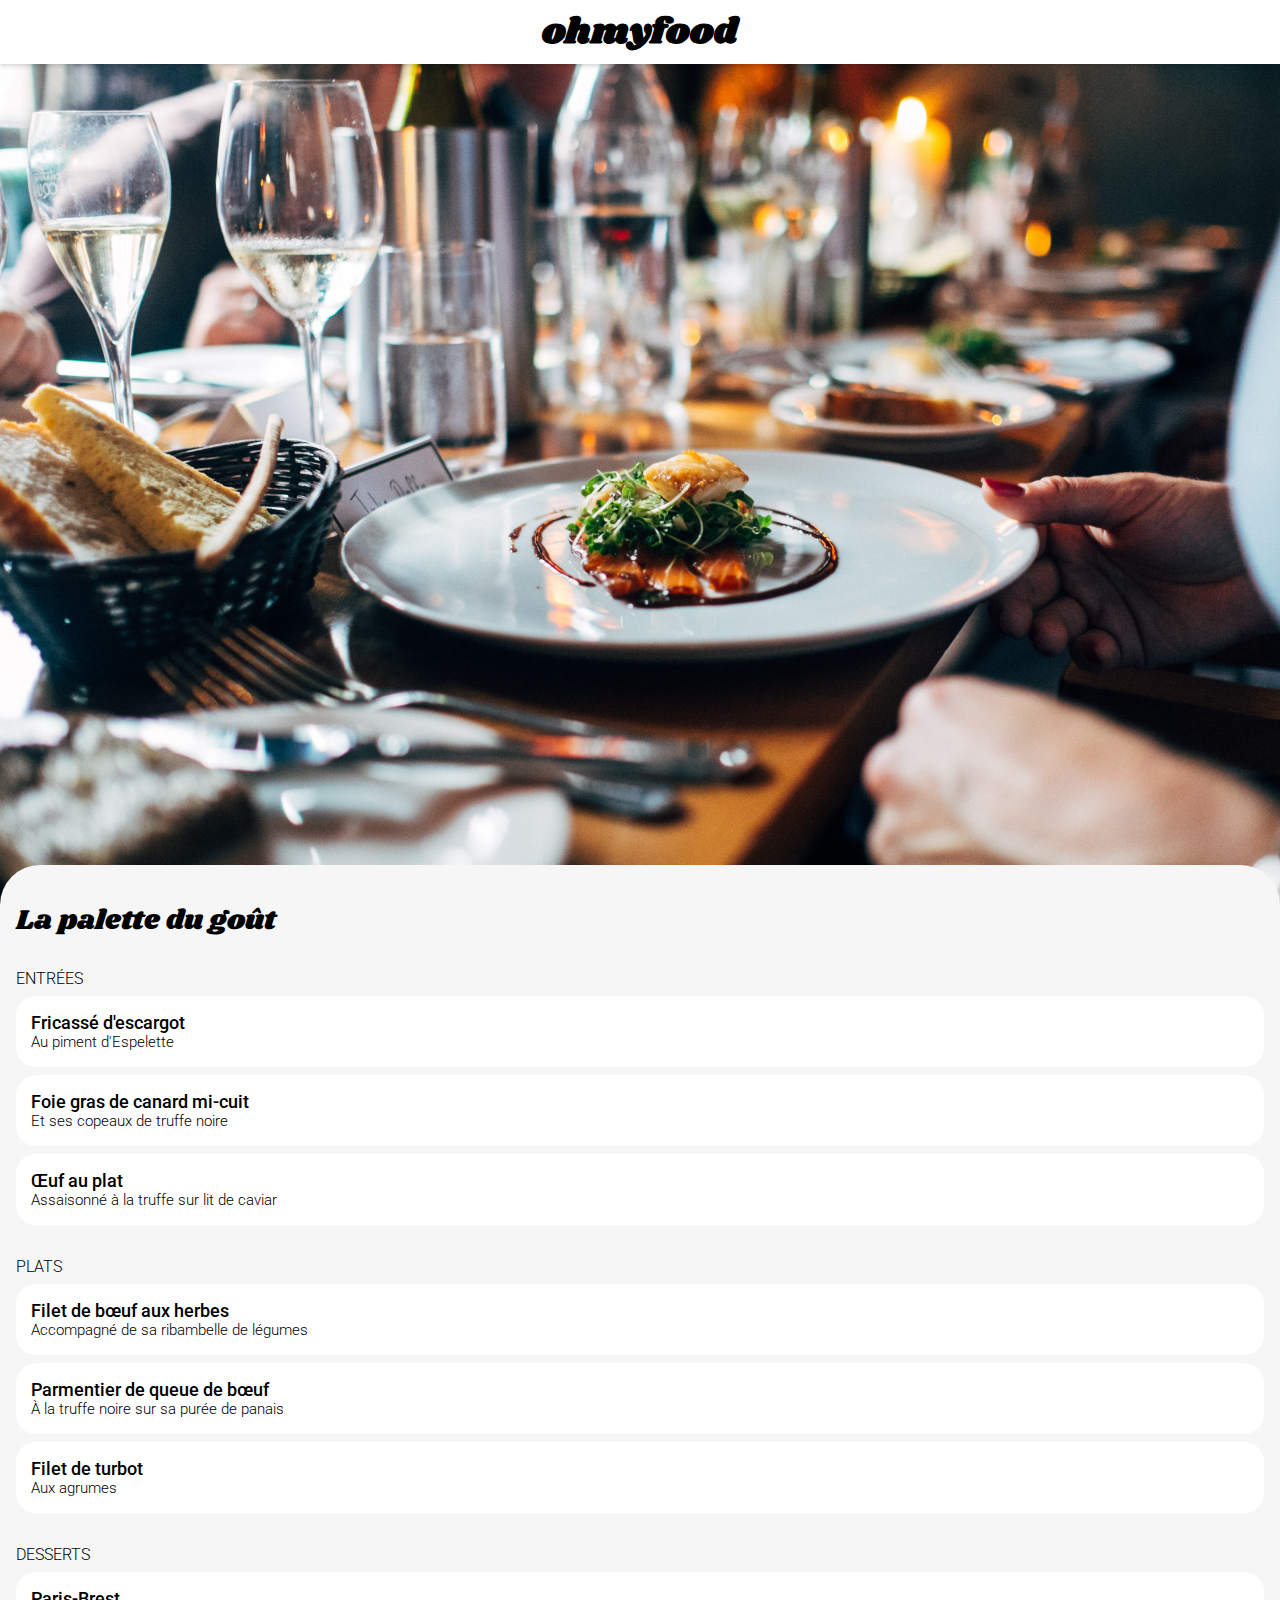
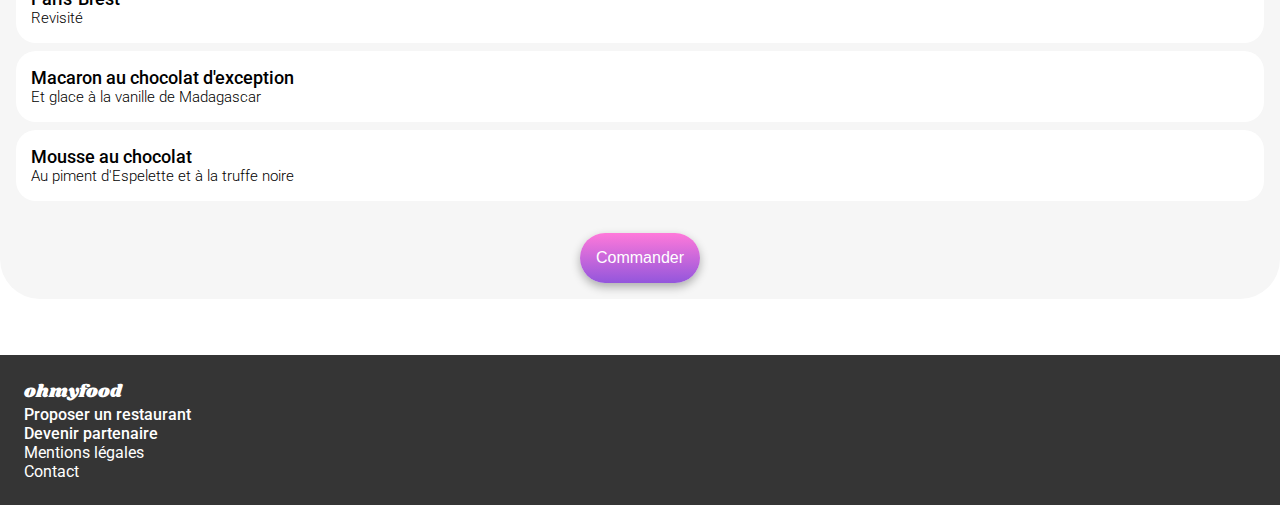
==== resto1.html @ d6f91fed "Various" ====
<!DOCTYPE html>
<html lang="en">
<head>
    <meta charset="UTF-8">
    <meta name="viewport" content="width=device-width, initial-scale=1.0">
    <title>Resto 1</title>
    <link rel="stylesheet" href="style.css">
</head>
<body>
    <header>
        <nav><h1>ohmyfood</h1></nav>
    </header>
    <main>
        <img class="hero-image" src="images/restaurants/jay-wennington-N_Y88TWmGwA-unsplash.jpg" alt="Image du restaurant La palette du goût">
        <div class="menu">
            <h1>La palette du goût</h1>
            <section class="menu-section">
                <h2>Entrées</h2>
                <div class="card"><div class="menu-card-inner"><p><b>Fricassé d'escargot</b><br>Au piment d'Espelette</p></div><div class="menu-card-check"></div></div>
                <div class="card"><div class="menu-card-inner"><p><b>Foie gras de canard mi-cuit</b><br>Et ses copeaux de truffe noire</p></div><div class="menu-card-check"></div></div>
                <div class="card"><div class="menu-card-inner"><p><b>Œuf au plat</b><br>Assaisonné à la truffe sur lit de caviar</p></div><div class="menu-card-check"></div></div>
            </section>
            <section class="menu-section">
                <h2>Plats</h2>
                <div class="card"><div class="menu-card-inner"><p><b>Filet de bœuf aux herbes</b><br>Accompagné de sa ribambelle de légumes</p></div><div class="menu-card-check"></div></div>
                <div class="card"><div class="menu-card-inner"><p><b>Parmentier de queue de bœuf</b><br>À la truffe noire sur sa purée de panais</p></div><div class="menu-card-check"></div></div>
                <div class="card"><div class="menu-card-inner"><p><b>Filet de turbot</b><br>Aux agrumes</p></div><div class="menu-card-check"></div></div>
            </section>
            <section class="menu-section">
                <h2>Desserts</h2>
                <div class="card"><div class="menu-card-inner"><p><b>Paris-Brest</b><br>Revisité</p></div><div class="menu-card-check"></div></div>
                <div class="card"><div class="menu-card-inner"><p><b>Macaron au chocolat d'exception</b><br>Et glace à la vanille de Madagascar</p></div><div class="menu-card-check"></div></div>
                <div class="card"><div class="menu-card-inner"><p><b>Mousse au chocolat</b><br>Au piment d'Espelette et à la truffe noire</p></div><div class="menu-card-check"></div></div>
            </section>
            <button>Commander</button>
        </div>
    </main>
    <footer>
        <h1>ohmyfood</h1>
        <ul>
            <li>
                <i></i>
                <b>Proposer un restaurant</b></li>
            <li>
                <i></i> 
                <b>Devenir partenaire</b>
            </li>
            <li>Mentions légales</li>
            <li>Contact</li>
        </ul>
    </footer>
</body>
</html>
---- style.css ----
@import url("https://fonts.googleapis.com/css2?family=Roboto:wght@300;400;500;600;700&family=Shrikhand&display=swap");
:root {
  --primary-purple: #9356dc;
  --secondary-pink: #FF79DA;
  --tertiary-green: #99E2D0;
  --blabla: #fff;
}

body {
  margin: 0;
  padding: 0;
  font-family: "roboto";
}

h2 {
  font-size: 24px;
  font-weight: 700;
  font-family: "roboto";
  margin: 0;
}

nav {
  width: 100%;
  height: 64px;
  display: flex;
  justify-content: center;
  align-items: center;
  flex-direction: column;
  position: relative;
  z-index: 10;
  box-shadow: 0px 2px 4px 0px rgba(0, 0, 0, 0.15);
}
nav h1 {
  font-size: 2.25em;
  font-family: "Shrikhand";
  color: black;
  text-decoration: none;
}

.hero-header {
  background: #f6f6f6;
  width: 100%;
  display: flex;
  flex-direction: column;
  justify-content: center;
  align-items: center;
  padding: 2em 0;
  padding-bottom: 3em;
}
.hero-header h2 {
  text-align: center;
  width: 80%;
}
.hero-header p {
  width: 80%;
  text-align: center;
  font-size: 16px;
  font-weight: 300;
  margin-bottom: 1.75em;
}

button {
  background: linear-gradient(0deg, var(--primary-purple) 0%, var(--secondary-pink) 100%);
  color: #fff;
  border-radius: 25px;
  border: none;
  padding: 1em;
  box-shadow: 0px 4px 10px 0px rgba(0, 0, 0, 0.3);
  transition: 0.5s;
  font-weight: 500;
  font-size: 16px;
}
button:hover {
  transform: scale(1.1);
}

.location {
  background: #EAEAEA;
  width: 100%;
  height: 50px;
  display: flex;
  justify-content: center;
  align-items: center;
  flex-direction: row;
  font-weight: 500;
  color: #353535;
  box-shadow: 0px 4px 4px 0px rgba(0, 0, 0, 0.25);
  position: relative;
  z-index: 8;
}
.location svg {
  margin-right: 0.75em;
  fill: #353535;
}

.fonctionnement, .restaurants {
  padding: 4em 1em;
  display: flex;
  flex-wrap: wrap;
}
.fonctionnement h2, .restaurants h2 {
  margin-bottom: 1em;
}

.restaurants {
  background-color: #f6f6f6;
}

.tuto-card {
  width: 100%;
  height: 72px;
  background-color: #f6f6f6;
  margin: 1em 0;
  border-radius: 20px;
  box-shadow: 0px 4px 15px 0px rgba(0, 0, 0, 0.15);
  display: flex;
  justify-content: center;
  align-items: center;
  font-family: "roboto";
  font-size: 16px;
  font-weight: 500;
}

.restaurants a {
  width: 100%;
  text-decoration: none;
  color: inherit;
}

.card {
  width: 100%;
  border-radius: 20px;
  margin: 0.5em 0;
  background-color: #fff;
}
.card img {
  -o-object-fit: cover;
     object-fit: cover;
  width: 100%;
  height: 160px;
  border-radius: 20px 20px 0px 0px;
}
.card p {
  padding: 0 0.75em;
  font-family: "roboto";
  font-weight: 300;
  font-size: 17px;
}
.card p b {
  font-weight: 700;
  font-size: 18px;
}

.restaurants .card {
  height: 250px;
}

footer {
  background-color: #353535;
  color: #fff;
  padding: 1.5em;
}
footer h1 {
  margin: 0;
  font-family: "shrikhand";
  font-size: 18px;
  font-weight: 400;
}
footer ul {
  list-style: none;
  padding: 0;
  margin: 0;
  font-size: 16px;
  font-weight: 400;
}
footer ul b {
  font-weight: 500;
}

.menu {
  padding: 1em;
  border-radius: 40px;
  background-color: #f6f6f6;
  position: relative;
  bottom: 3.5em;
}

.hero-image {
  width: 100%;
}

.menu h1 {
  font-size: 28px;
  font-weight: 400;
  font-family: "Shrikhand";
  color: black;
  text-decoration: none;
  margin-bottom: 1em;
}
.menu h2 {
  font-family: "roboto";
  font-weight: 300;
  font-size: 16px;
  text-transform: uppercase;
}
.menu .card {
  padding: 1em 0;
}
.menu .card p {
  margin: 0;
  font-family: "roboto";
  font-weight: 300;
  font-size: 15px;
  padding: 0 1em;
}
.menu .card p b {
  font-weight: 500;
  font-size: 18px;
}
.menu .card .menu-card-check {
  background-color: var(--tertiary-green);
  width: 0;
  height: 100%;
}
.menu .card:hover .menu-card-check {
  width: 200px;
}
.menu button {
  margin: 0 auto;
  display: flex;
}

.menu-section {
  margin-bottom: 2em;
}/*# sourceMappingURL=style.css.map */
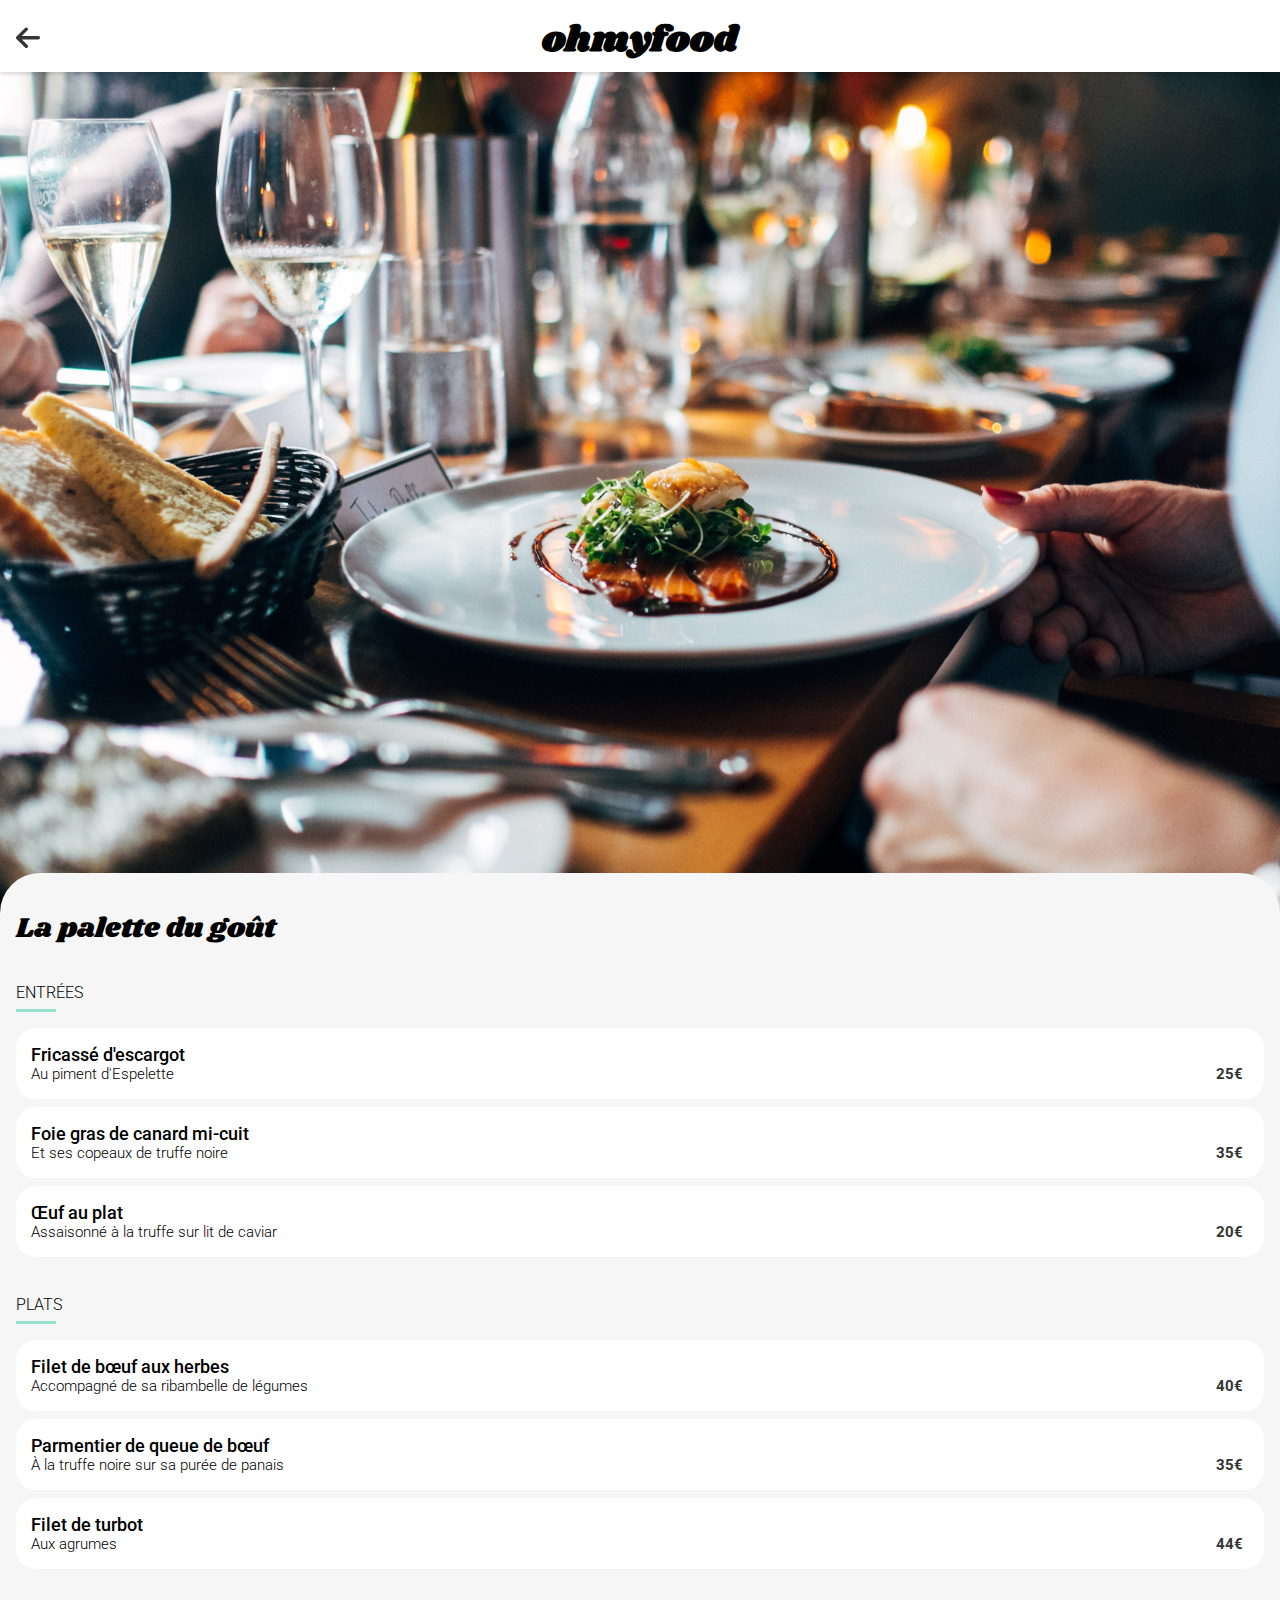
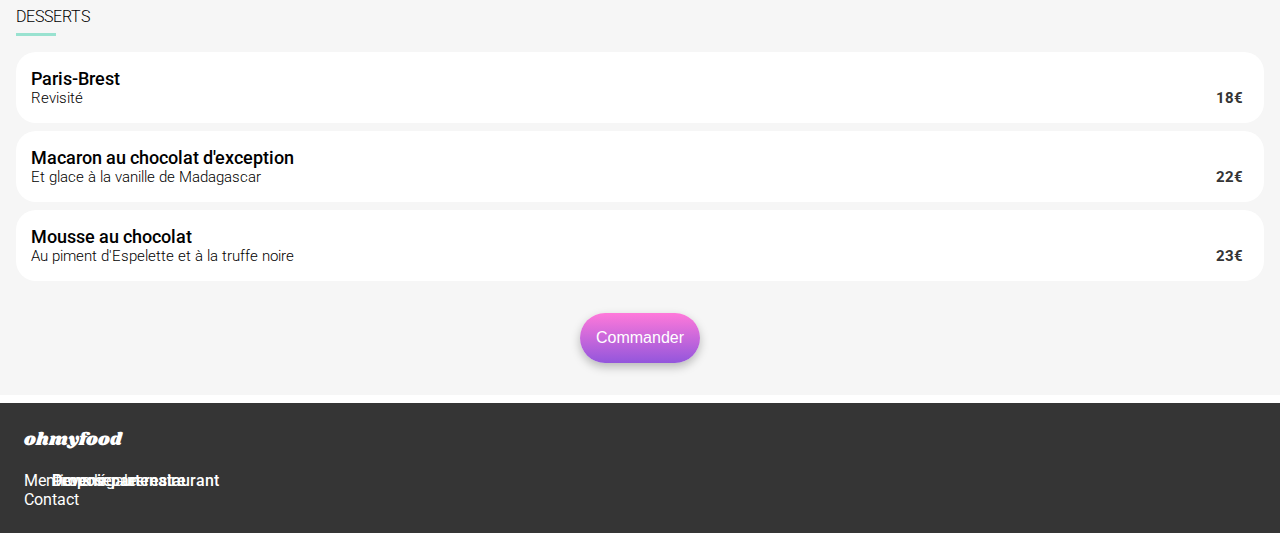
==== commit ab4b876f: "Commit animations" ====
--- a/resto1.html
+++ b/resto1.html
@@ -5,10 +5,16 @@
     <meta name="viewport" content="width=device-width, initial-scale=1.0">
     <title>Resto 1</title>
     <link rel="stylesheet" href="style.css">
+    <link rel="stylesheet" href="https://cdnjs.cloudflare.com/ajax/libs/font-awesome/6.2.1/css/all.min.css"
+        integrity="sha512-MV7K8+y+gLIBoVD59lQIYicR65iaqukzvf/nwasF0nqhPay5w/9lJmVM2hMDcnK1OnMGCdVK+iQrJ7lzPJQd1w=="
+        crossorigin="anonymous" referrerpolicy="no-referrer" />
 </head>
 <body>
     <header>
-        <nav><h1>ohmyfood</h1></nav>
+        <nav>
+            <a href="index.html"><svg xmlns="http://www.w3.org/2000/svg" viewBox="0 0 448 512"><!--!Font Awesome Free 6.5.1 by @fontawesome - https://fontawesome.com License - https://fontawesome.com/license/free Copyright 2024 Fonticons, Inc.--><path fill="#353535" d="M9.4 233.4c-12.5 12.5-12.5 32.8 0 45.3l160 160c12.5 12.5 32.8 12.5 45.3 0s12.5-32.8 0-45.3L109.2 288 416 288c17.7 0 32-14.3 32-32s-14.3-32-32-32l-306.7 0L214.6 118.6c12.5-12.5 12.5-32.8 0-45.3s-32.8-12.5-45.3 0l-160 160z"/></svg></a>
+            <h1>ohmyfood</h1>
+        </nav>
     </header>
     <main>
         <img class="hero-image" src="images/restaurants/jay-wennington-N_Y88TWmGwA-unsplash.jpg" alt="Image du restaurant La palette du goût">
@@ -16,21 +22,21 @@
             <h1>La palette du goût</h1>
             <section class="menu-section">
                 <h2>Entrées</h2>
-                <div class="card"><div class="menu-card-inner"><p><b>Fricassé d'escargot</b><br>Au piment d'Espelette</p></div><div class="menu-card-check"></div></div>
-                <div class="card"><div class="menu-card-inner"><p><b>Foie gras de canard mi-cuit</b><br>Et ses copeaux de truffe noire</p></div><div class="menu-card-check"></div></div>
-                <div class="card"><div class="menu-card-inner"><p><b>Œuf au plat</b><br>Assaisonné à la truffe sur lit de caviar</p></div><div class="menu-card-check"></div></div>
+                <div class="card" id="menu-card-entree1"><div class="menu-card-inner"><p><b>Fricassé d'escargot</b><br>Au piment d'Espelette</p></div><div class="menu-card-price">25€</div><div class="menu-card-check"><i class="fa-solid fa-circle-check"></i></div></div>
+                <div class="card" id="menu-card-entree2"><div class="menu-card-inner"><p><b>Foie gras de canard mi-cuit</b><br>Et ses copeaux de truffe noire</p></div><div class="menu-card-price">35€</div><div class="menu-card-check"><i class="fa-solid fa-circle-check"></i></div></div>
+                <div class="card" id="menu-card-entree3"><div class="menu-card-inner"><p><b>Œuf au plat</b><br>Assaisonné à la truffe sur lit de caviar</p></div><div class="menu-card-price">20€</div><div class="menu-card-check"><i class="fa-solid fa-circle-check"></i></div></div>
             </section>
             <section class="menu-section">
                 <h2>Plats</h2>
-                <div class="card"><div class="menu-card-inner"><p><b>Filet de bœuf aux herbes</b><br>Accompagné de sa ribambelle de légumes</p></div><div class="menu-card-check"></div></div>
-                <div class="card"><div class="menu-card-inner"><p><b>Parmentier de queue de bœuf</b><br>À la truffe noire sur sa purée de panais</p></div><div class="menu-card-check"></div></div>
-                <div class="card"><div class="menu-card-inner"><p><b>Filet de turbot</b><br>Aux agrumes</p></div><div class="menu-card-check"></div></div>
+                <div class="card" id="menu-card-plat1"><div class="menu-card-inner"><p><b>Filet de bœuf aux herbes</b><br>Accompagné de sa ribambelle de légumes</p></div><div class="menu-card-price">40€</div><div class="menu-card-check"><i class="fa-solid fa-circle-check"></i></div></div>
+                <div class="card" id="menu-card-plat2"><div class="menu-card-inner"><p><b>Parmentier de queue de bœuf</b><br>À la truffe noire sur sa purée de panais</p></div><div class="menu-card-price">35€</div><div class="menu-card-check"><i class="fa-solid fa-circle-check"></i></div></div>
+                <div class="card" id="menu-card-plat3"><div class="menu-card-inner"><p><b>Filet de turbot</b><br>Aux agrumes</p></div><div class="menu-card-price">44€</div><div class="menu-card-check"><i class="fa-solid fa-circle-check"></i></div></div>
             </section>
             <section class="menu-section">
                 <h2>Desserts</h2>
-                <div class="card"><div class="menu-card-inner"><p><b>Paris-Brest</b><br>Revisité</p></div><div class="menu-card-check"></div></div>
-                <div class="card"><div class="menu-card-inner"><p><b>Macaron au chocolat d'exception</b><br>Et glace à la vanille de Madagascar</p></div><div class="menu-card-check"></div></div>
-                <div class="card"><div class="menu-card-inner"><p><b>Mousse au chocolat</b><br>Au piment d'Espelette et à la truffe noire</p></div><div class="menu-card-check"></div></div>
+                <div class="card" id="menu-card-dessert1"><div class="menu-card-inner"><p><b>Paris-Brest</b><br>Revisité</p></div><div class="menu-card-price">18€</div><div class="menu-card-check"><i class="fa-solid fa-circle-check"></i></div></div>
+                <div class="card" id="menu-card-dessert2"><div class="menu-card-inner"><p><b>Macaron au chocolat d'exception</b><br>Et glace à la vanille de Madagascar</p></div><div class="menu-card-price">22€</div><div class="menu-card-check"><i class="fa-solid fa-circle-check"></i></div></div>
+                <div class="card" id="menu-card-dessert3"><div class="menu-card-inner"><p><b>Mousse au chocolat</b><br>Au piment d'Espelette et à la truffe noire</p></div><div class="menu-card-price">23€</div><div class="menu-card-check"><i class="fa-solid fa-circle-check"></i></div></div>
             </section>
             <button>Commander</button>
         </div>
@@ -39,10 +45,10 @@
         <h1>ohmyfood</h1>
         <ul>
             <li>
-                <i></i>
+                <i class="fa-solid fa-utensils"></i>
                 <b>Proposer un restaurant</b></li>
             <li>
-                <i></i> 
+                <i class="fa-solid fa-handshake-angle"></i>
                 <b>Devenir partenaire</b>
             </li>
             <li>Mentions légales</li>
--- a/style.css
+++ b/style.css
@@ -29,6 +29,7 @@
   position: relative;
   z-index: 10;
   box-shadow: 0px 2px 4px 0px rgba(0, 0, 0, 0.15);
+  padding-top: 0.5em;
 }
 nav h1 {
   font-size: 2.25em;
@@ -36,6 +37,12 @@
   color: black;
   text-decoration: none;
 }
+nav svg {
+  width: 1.5em;
+  position: absolute;
+  top: 1.5em;
+  left: 1em;
+}
 
 .hero-header {
   background: #f6f6f6;
@@ -57,6 +64,10 @@
   font-size: 16px;
   font-weight: 300;
   margin-bottom: 1.75em;
+}
+
+a {
+  text-decoration: none;
 }
 
 button {
@@ -65,13 +76,39 @@
   border-radius: 25px;
   border: none;
   padding: 1em;
-  box-shadow: 0px 4px 10px 0px rgba(0, 0, 0, 0.3);
-  transition: 0.5s;
-  font-weight: 500;
-  font-size: 16px;
+  box-shadow: 0px 4px 10px 0px rgba(0, 0, 0, 0.25);
+  transition: 0.5s;
+  font-weight: 500;
+  font-size: 16px;
+  text-decoration: none;
+  position: relative;
+  overflow: hidden;
+}
+button::after {
+  content: "";
+  position: absolute;
+  width: 250px;
+  height: 250px;
+  background-color: #fff;
+  left: 50%;
+  top: 50%;
+  transform: translate(-50%, -50%);
+  opacity: 0;
+  transition: 0.5s;
 }
 button:hover {
-  transform: scale(1.1);
+  box-shadow: 0px 4px 15px 0px rgba(0, 0, 0, 0.35);
+}
+button:hover::after {
+  content: "";
+  position: absolute;
+  width: 250px;
+  height: 250px;
+  background-color: #fff;
+  left: 50%;
+  top: 50%;
+  transform: translate(-50%, -50%);
+  opacity: 0.15;
 }
 
 .location {
@@ -88,7 +125,7 @@
   position: relative;
   z-index: 8;
 }
-.location svg {
+.location i {
   margin-right: 0.75em;
   fill: #353535;
 }
@@ -120,6 +157,16 @@
   font-size: 16px;
   font-weight: 500;
 }
+.tuto-card i {
+  position: absolute;
+  left: 64px;
+  font-size: 1.5em;
+  color: #7E7E7E;
+  transition: 0.5s;
+}
+.tuto-card:hover i {
+  color: var(--primary-purple);
+}
 
 .restaurants a {
   width: 100%;
@@ -165,6 +212,7 @@
   font-family: "shrikhand";
   font-size: 18px;
   font-weight: 400;
+  margin-bottom: 1em;
 }
 footer ul {
   list-style: none;
@@ -175,14 +223,18 @@
 }
 footer ul b {
   font-weight: 500;
+  position: absolute;
+  left: 3.25em;
 }
 
 .menu {
   padding: 1em;
-  border-radius: 40px;
+  padding-bottom: 2em;
+  border-radius: 40px 40px 0 0;
   background-color: #f6f6f6;
   position: relative;
   bottom: 3.5em;
+  margin-bottom: -3em;
 }
 
 .hero-image {
@@ -202,11 +254,25 @@
   font-weight: 300;
   font-size: 16px;
   text-transform: uppercase;
+  line-height: 2em;
+  margin-bottom: 1em;
+}
+.menu h2:after {
+  content: "";
+  height: 3px;
+  width: 40px;
+  background-color: var(--tertiary-green);
+  display: flex;
 }
 .menu .card {
+  overflow: hidden;
   padding: 1em 0;
+  position: relative;
 }
 .menu .card p {
+  overflow: hidden;
+  text-overflow: ellipsis;
+  white-space: nowrap;
   margin: 0;
   font-family: "roboto";
   font-weight: 300;
@@ -217,19 +283,113 @@
   font-weight: 500;
   font-size: 18px;
 }
+.menu .card:hover .menu-card-check {
+  transform: translateX(-60px);
+}
+.menu .card:hover .menu-card-price {
+  transform: translateX(-60px);
+}
+.menu .card:hover .menu-card-inner {
+  width: 60%;
+}
+.menu .card .menu-card-price {
+  font-weight: 700;
+  font-size: 15px;
+  color: #353535;
+  width: 40px;
+  right: 8px;
+  bottom: 16px;
+  position: absolute;
+  transition: 0.5s;
+}
+.menu .card .menu-card-inner {
+  width: 80%;
+  max-height: 44px;
+  transition: 0.5s;
+}
 .menu .card .menu-card-check {
   background-color: var(--tertiary-green);
-  width: 0;
+  width: 60px;
   height: 100%;
-}
-.menu .card:hover .menu-card-check {
-  width: 200px;
-}
-.menu button {
+  position: absolute;
+  right: -60px;
+  top: 0;
+  border-radius: 0 20px 20px 0;
+  display: flex;
+  justify-content: center;
+  align-items: center;
+  transition: 0.5s;
+}
+.menu .card .menu-card-check i {
+  color: white;
+  font-size: 20px;
+}
+
+button {
   margin: 0 auto;
   display: flex;
 }
 
 .menu-section {
   margin-bottom: 2em;
+}
+
+@keyframes slideInBottom {
+  0% {
+    transform: translateX(200%);
+    opacity: 0;
+  }
+  80% {
+    opacity: 0.3;
+  }
+  100% {
+    transform: translateX(0);
+    opacity: 1;
+  }
+}
+.menu .card {
+  animation: 0.8s ease-out 0s 1 slideInBottom;
+  animation-fill-mode: both;
+}
+
+.menu h2 {
+  animation: 0.6s ease-out 0s 1 slideInBottom;
+  animation-delay: 0s;
+  animation-fill-mode: both;
+}
+
+#menu-card-entree1 {
+  animation-delay: 0s;
+}
+
+#menu-card-entree2 {
+  animation-delay: 0.2s;
+}
+
+#menu-card-entree3 {
+  animation-delay: 0.4s;
+}
+
+#menu-card-plat1 {
+  animation-delay: 0.6s;
+}
+
+#menu-card-plat2 {
+  animation-delay: 0.8s;
+}
+
+#menu-card-plat3 {
+  animation-delay: 1s;
+}
+
+#menu-card-dessert1 {
+  animation-delay: 1.2s;
+}
+
+#menu-card-dessert2 {
+  animation-delay: 1.4s;
+}
+
+#menu-card-dessert3 {
+  animation-delay: 1.6s;
 }/*# sourceMappingURL=style.css.map */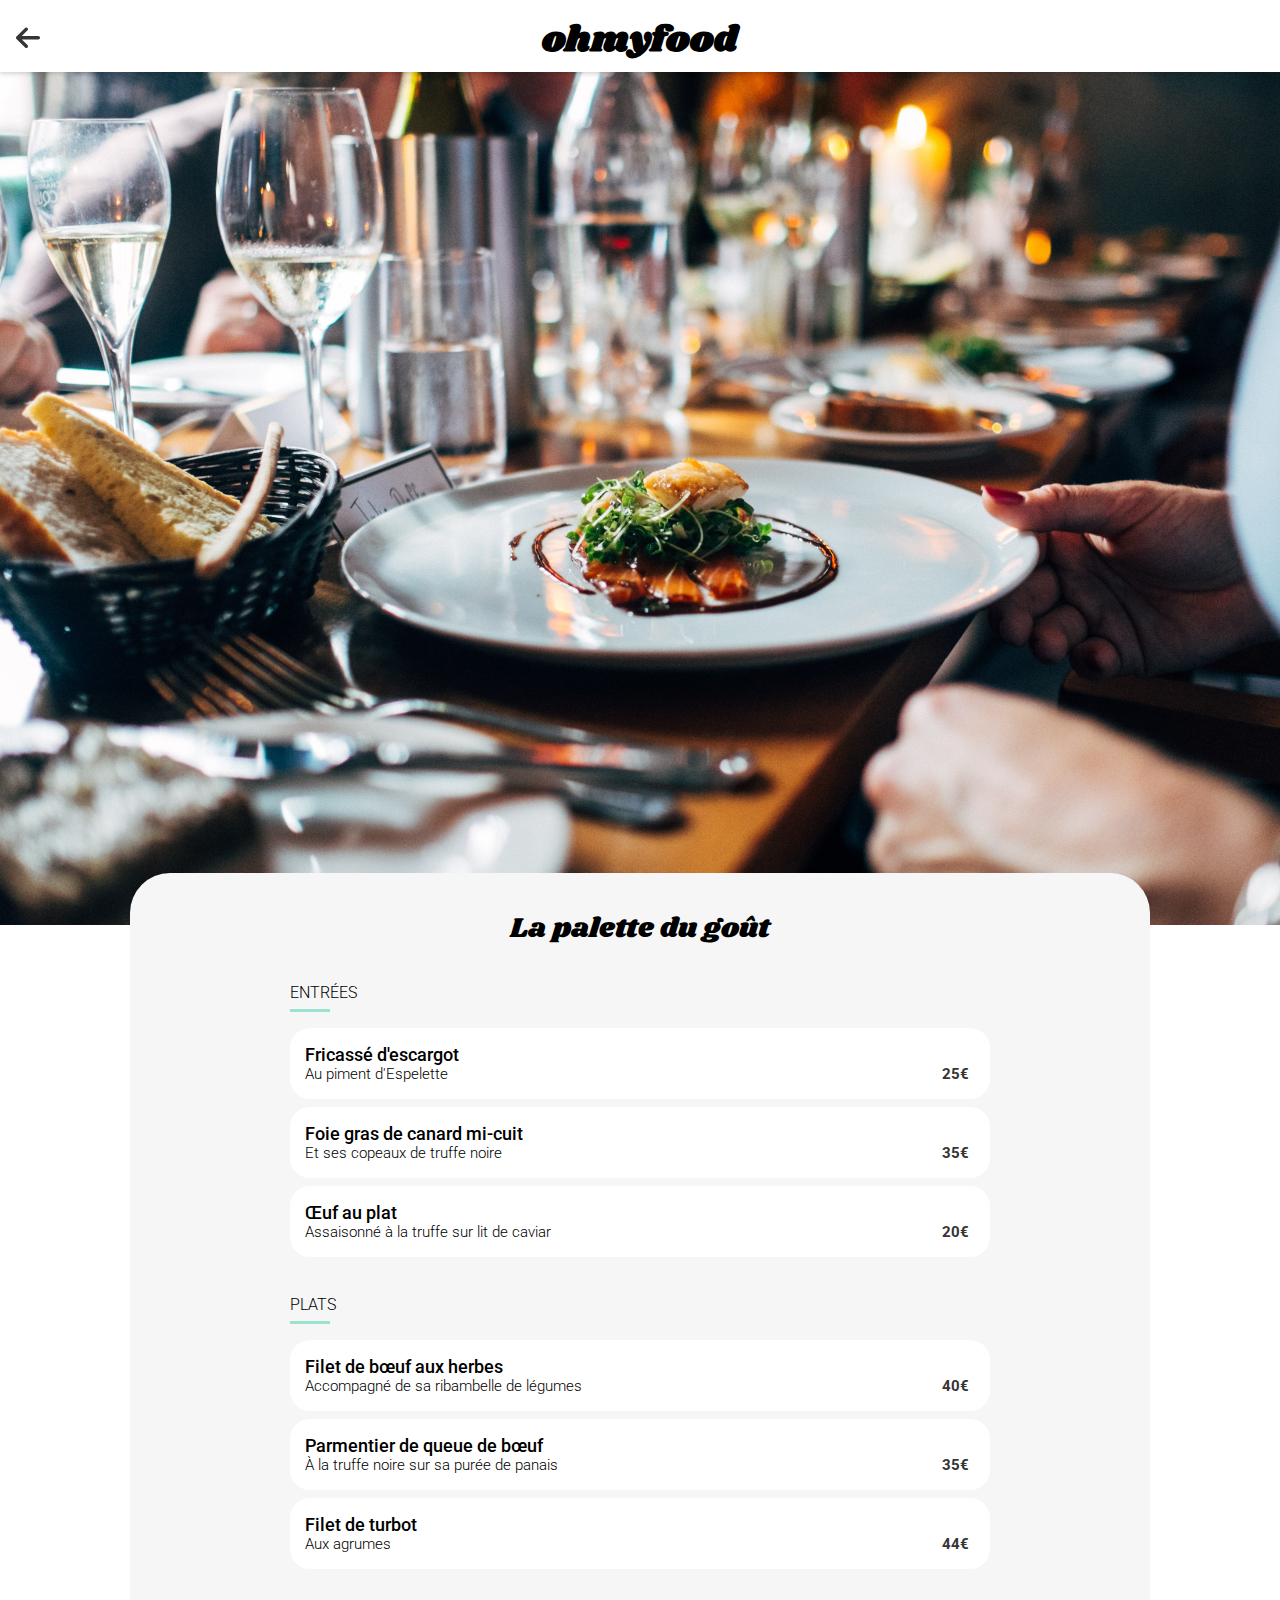
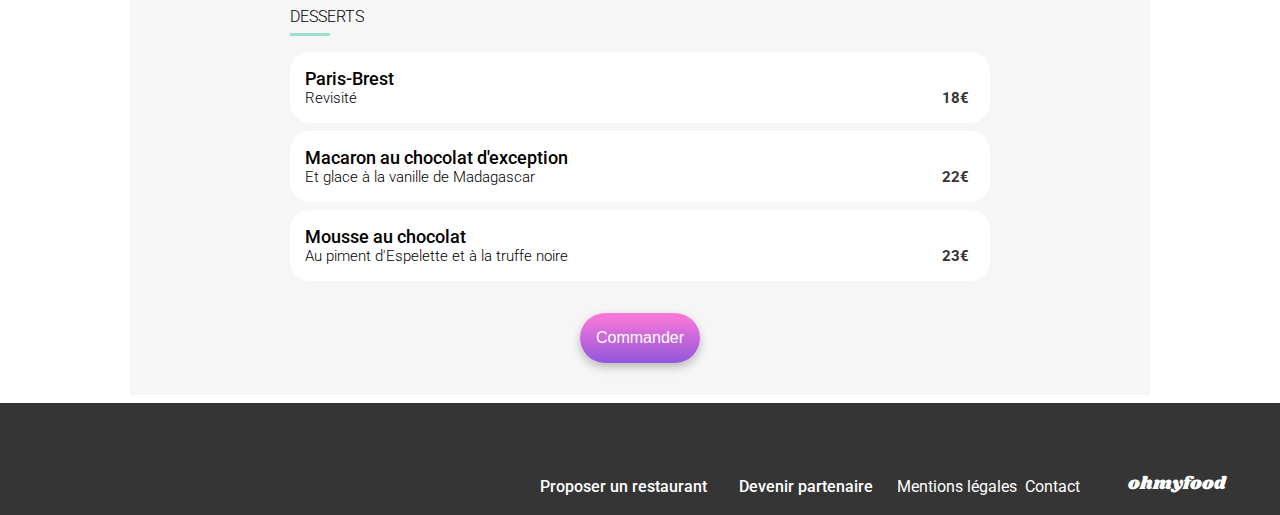
==== commit a1d6daf9: "Responsive" ====
--- a/resto1.html
+++ b/resto1.html
@@ -43,17 +43,18 @@
     </main>
     <footer>
         <h1>ohmyfood</h1>
-        <ul>
-            <li>
-                <i class="fa-solid fa-utensils"></i>
+        <div class="links-footer">
+            <a>
+                <i class="fa-solid fa-utensils"></i> 
                 <b>Proposer un restaurant</b></li>
-            <li>
-                <i class="fa-solid fa-handshake-angle"></i>
+            </a>
+            <a>
+                <i class="fa-solid fa-handshake-angle"></i> 
                 <b>Devenir partenaire</b>
-            </li>
-            <li>Mentions légales</li>
-            <li>Contact</li>
-        </ul>
+            </a>
+            <a>Mentions légales</a>
+            <a>Contact</a>
+        </div>
     </footer>
 </body>
 </html>--- a/style.css
+++ b/style.css
@@ -4,6 +4,10 @@
   --secondary-pink: #FF79DA;
   --tertiary-green: #99E2D0;
   --blabla: #fff;
+}
+
+html {
+  scroll-behavior: smooth;
 }
 
 body {
@@ -139,15 +143,29 @@
   margin-bottom: 1em;
 }
 
+.fonctionnement {
+  margin: 0 auto;
+}
+
 .restaurants {
   background-color: #f6f6f6;
 }
 
+.restaurants-cards-container {
+  display: flex;
+  flex-wrap: wrap;
+}
+
+.fonctionnement-tuto {
+  display: flex;
+  flex-wrap: wrap;
+}
+
 .tuto-card {
-  width: 100%;
+  width: 330px;
   height: 72px;
   background-color: #f6f6f6;
-  margin: 1em 0;
+  margin: 1em auto;
   border-radius: 20px;
   box-shadow: 0px 4px 15px 0px rgba(0, 0, 0, 0.15);
   display: flex;
@@ -156,16 +174,27 @@
   font-family: "roboto";
   font-size: 16px;
   font-weight: 500;
+  position: relative;
 }
 .tuto-card i {
   position: absolute;
-  left: 64px;
+  left: 40px;
   font-size: 1.5em;
   color: #7E7E7E;
   transition: 0.5s;
 }
 .tuto-card:hover i {
   color: var(--primary-purple);
+}
+
+.tuto-number {
+  padding: 0.5em 0.75em;
+  border-radius: 25px;
+  background-color: var(--primary-purple);
+  color: #fff;
+  position: absolute;
+  top: 20px;
+  left: -1em;
 }
 
 .restaurants a {
@@ -200,12 +229,48 @@
 
 .restaurants .card {
   height: 250px;
+  position: relative;
+}
+.restaurants .card .label-new-restaurant {
+  background-color: var(--tertiary-green);
+  color: #008766;
+  width: -moz-fit-content;
+  width: fit-content;
+  padding: 0.5em 1em;
+  border-radius: 2px;
+  position: absolute;
+  top: 1em;
+  right: 1em;
+}
+.restaurants .card .heart-container {
+  position: absolute;
+  right: 1em;
+  top: 190px;
+  font-size: 2em;
+}
+.restaurants .card .heart-container .fa-solid {
+  position: absolute;
+  top: 2px;
+  color: transparent;
+  transform: scale(0);
+  transition: all 0.3s ease-in-out;
+  background-image: linear-gradient(180deg, var(--primary-purple) 0%, var(--secondary-pink) 100%);
+  -webkit-background-clip: text;
+          background-clip: text;
+  -webkit-text-fill-color: transparent;
+}
+.restaurants .card .heart-container .fa-regular {
+  color: #101010;
+}
+.restaurants .card .heart-container:hover .fa-solid {
+  transform: scale(1.1);
 }
 
 footer {
   background-color: #353535;
   color: #fff;
   padding: 1.5em;
+  position: relative;
 }
 footer h1 {
   margin: 0;
@@ -214,17 +279,22 @@
   font-weight: 400;
   margin-bottom: 1em;
 }
-footer ul {
-  list-style: none;
-  padding: 0;
-  margin: 0;
+footer .links-footer {
   font-size: 16px;
   font-weight: 400;
-}
-footer ul b {
+  display: flex;
+  flex-direction: column;
+}
+footer .links-footer a {
+  display: flex;
+  margin-right: 0.5em;
+}
+footer .links-footer a i {
+  margin-right: 0.5em;
+}
+footer .links-footer b {
   font-weight: 500;
-  position: absolute;
-  left: 3.25em;
+  margin-right: 1em;
 }
 
 .menu {
@@ -234,7 +304,9 @@
   background-color: #f6f6f6;
   position: relative;
   bottom: 3.5em;
+  margin: 0 auto;
   margin-bottom: -3em;
+  max-width: 700px;
 }
 
 .hero-image {
@@ -334,7 +406,7 @@
   margin-bottom: 2em;
 }
 
-@keyframes slideInBottom {
+@keyframes slideInLeft {
   0% {
     transform: translateX(200%);
     opacity: 0;
@@ -348,12 +420,12 @@
   }
 }
 .menu .card {
-  animation: 0.8s ease-out 0s 1 slideInBottom;
+  animation: 0.8s ease-out 0s 1 slideInLeft;
   animation-fill-mode: both;
 }
 
 .menu h2 {
-  animation: 0.6s ease-out 0s 1 slideInBottom;
+  animation: 0.6s ease-out 0s 1 slideInLeft;
   animation-delay: 0s;
   animation-fill-mode: both;
 }
@@ -392,4 +464,128 @@
 
 #menu-card-dessert3 {
   animation-delay: 1.6s;
+}
+
+.loading-screen {
+  background: #fff;
+  display: flex;
+  height: 100vh;
+  width: 100vw;
+  position: fixed;
+  top: 0;
+  z-index: 20;
+  animation: 3s Disappear;
+  animation-iteration-count: 1;
+  animation-fill-mode: both;
+}
+.loading-screen h1 {
+  margin: auto;
+  font-family: "Shrikhand";
+  animation: 1.5s ease-out 0s 1 Pulse;
+  animation-fill-mode: both;
+  animation-iteration-count: infinite;
+  position: relative;
+}
+.loading-screen h1::after {
+  content: "";
+  height: 8em;
+  width: 8em;
+  border-radius: 50%;
+  background: radial-gradient(circle, rgba(255, 121, 218, 0) 0%, rgba(255, 121, 218, 0) 55%, rgb(204, 105, 219) 67%, rgb(147, 86, 220) 72%);
+  position: absolute;
+  top: -3.2em;
+  left: -1.2em;
+  animation: 1.5s ease-out 0s 1 Waves;
+  animation-iteration-count: infinite;
+  transform: scaleY(0.8);
+}
+
+@keyframes Pulse {
+  25% {
+    font-size: 48px;
+  }
+  75% {
+    font-size: 40px;
+  }
+}
+@keyframes Waves {
+  25% {
+    opacity: 0;
+  }
+  100% {
+    opacity: 0;
+  }
+}
+@keyframes Disappear {
+  80% {
+    opacity: 1;
+    transform: translateY(0);
+  }
+  100% {
+    opacity: 0;
+    overflow: hidden;
+    transform: translateY(-100%);
+  }
+}
+@media (min-width: 480px) {
+  .tuto-number {
+    color: red;
+  }
+  .restaurants {
+    padding: 4em 3em;
+  }
+  .fonctionnement {
+    flex-wrap: wrap;
+    flex-direction: column;
+    padding: 4em 3em;
+  }
+}
+@media (min-width: 1025px) {
+  .tuto-number {
+    color: blue;
+  }
+  .restaurants {
+    padding-bottom: 0;
+  }
+  .restaurants h2 {
+    width: 100%;
+    max-width: 1080px;
+    margin: 0 auto;
+    margin-bottom: 1em;
+  }
+  .restaurants .restaurants-cards-container {
+    max-width: 1080px;
+    margin: 0 auto;
+    justify-content: space-between;
+  }
+  .restaurants .restaurants-cards-container a {
+    width: 500px;
+    margin-bottom: 48px;
+  }
+  .restaurants .restaurants-cards-container a .card {
+    width: 500px;
+  }
+  .menu {
+    width: 1050px;
+    padding: 1em 160px;
+    padding-bottom: 2em;
+  }
+  .menu h1 {
+    text-align: center;
+  }
+  footer {
+    height: 64px;
+  }
+  footer .links-footer {
+    flex-direction: row;
+    position: absolute;
+    bottom: 1.2em;
+    right: 12em;
+  }
+  footer h1 {
+    position: absolute;
+    bottom: 1em;
+    right: 3em;
+    margin-bottom: 0;
+  }
 }/*# sourceMappingURL=style.css.map */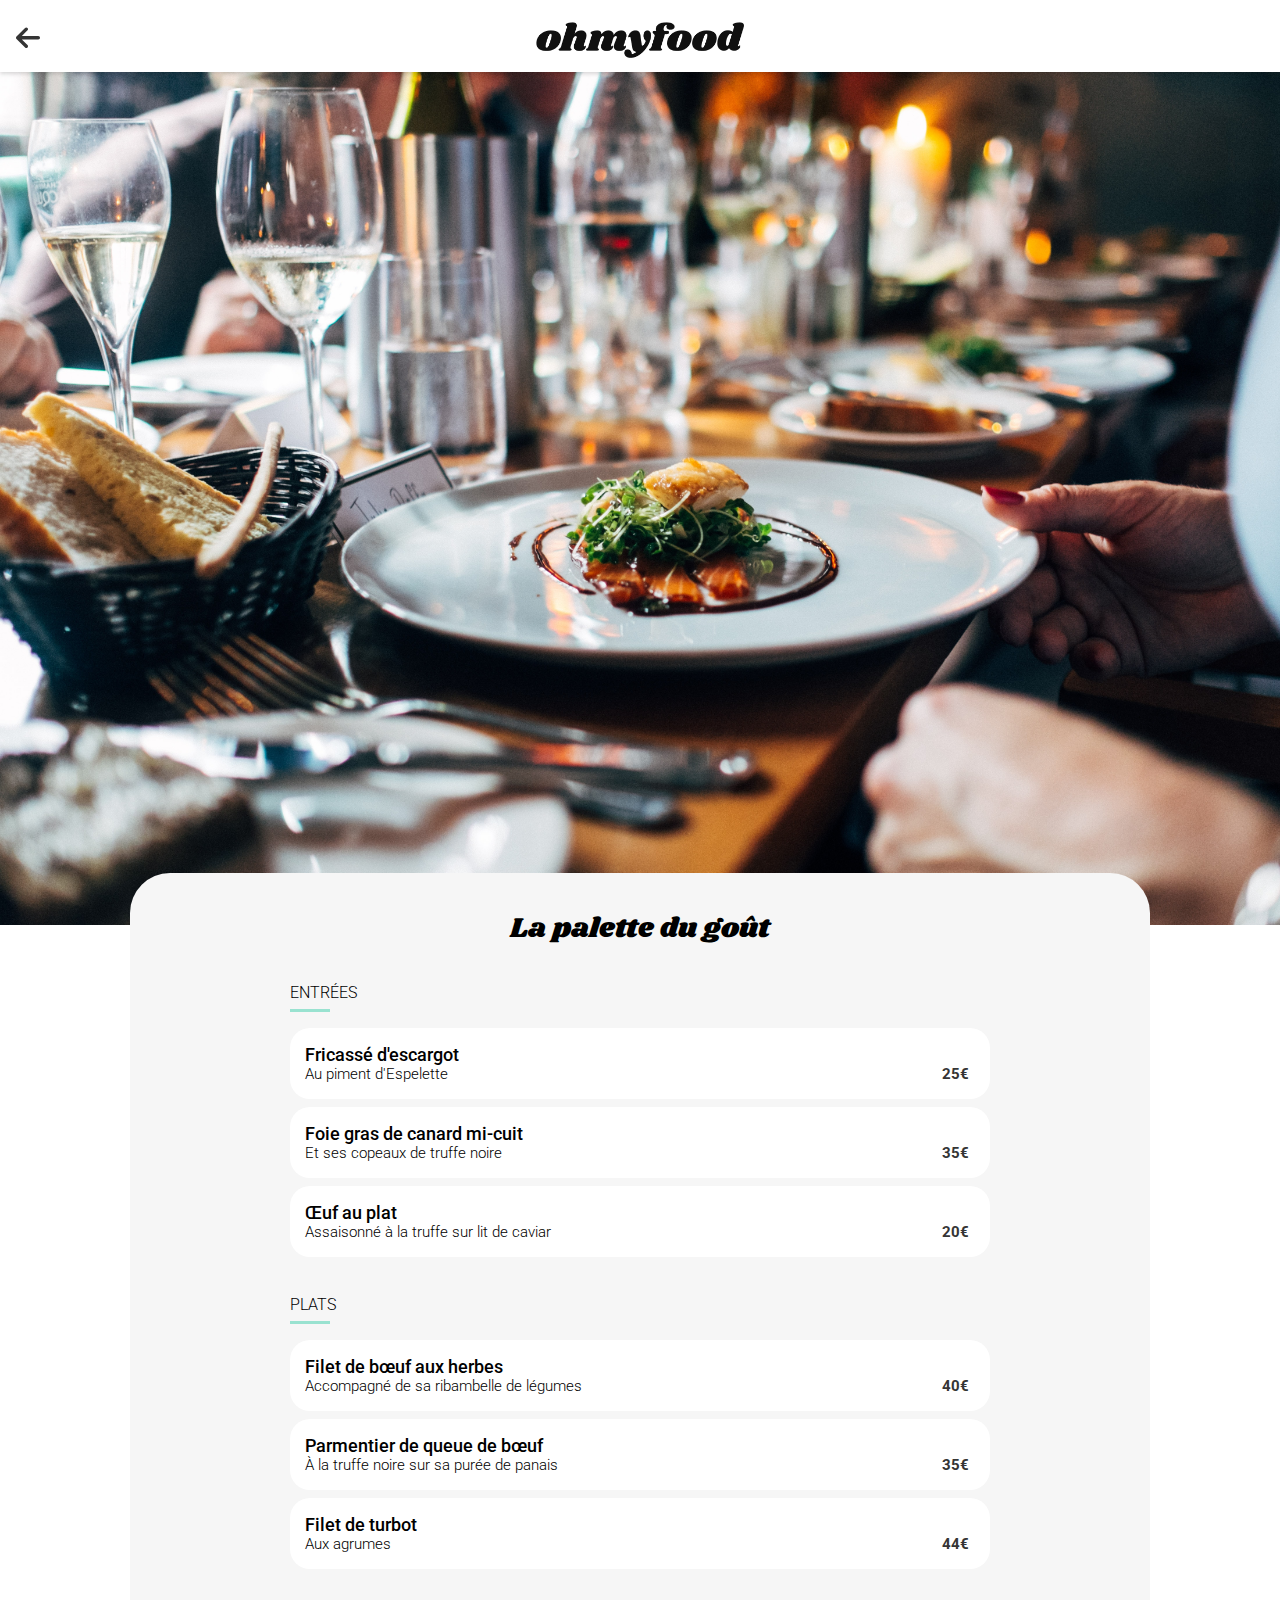
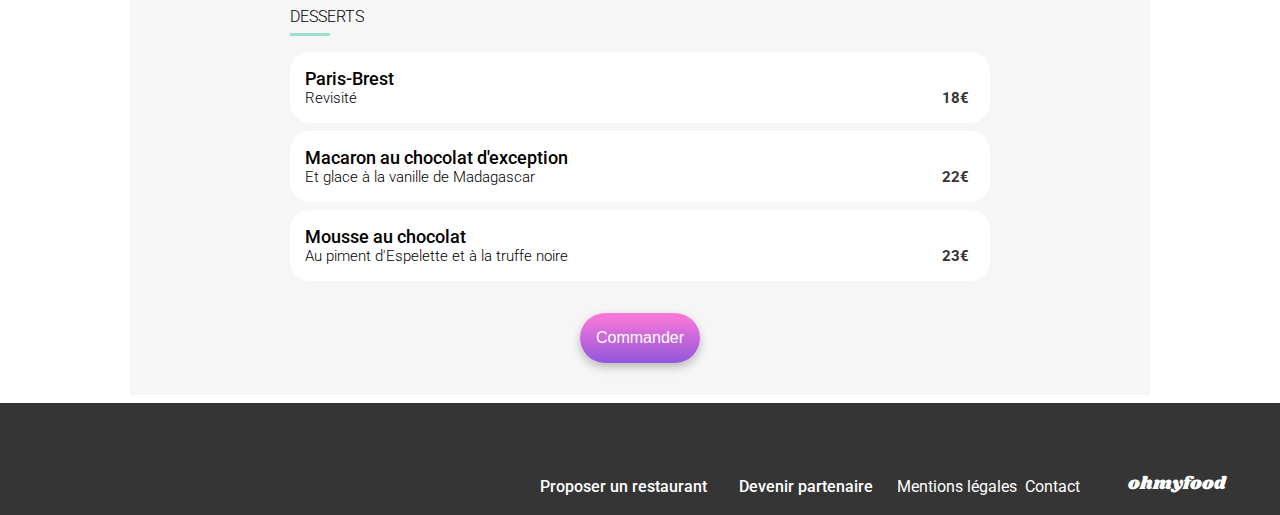
==== commit 99152072: "Double H1 et quelques balises oubliées" ====
--- a/resto1.html
+++ b/resto1.html
@@ -13,13 +13,14 @@
     <header>
         <nav>
             <a href="index.html"><svg xmlns="http://www.w3.org/2000/svg" viewBox="0 0 448 512"><!--!Font Awesome Free 6.5.1 by @fontawesome - https://fontawesome.com License - https://fontawesome.com/license/free Copyright 2024 Fonticons, Inc.--><path fill="#353535" d="M9.4 233.4c-12.5 12.5-12.5 32.8 0 45.3l160 160c12.5 12.5 32.8 12.5 45.3 0s12.5-32.8 0-45.3L109.2 288 416 288c17.7 0 32-14.3 32-32s-14.3-32-32-32l-306.7 0L214.6 118.6c12.5-12.5 12.5-32.8 0-45.3s-32.8-12.5-45.3 0l-160 160z"/></svg></a>
-            <h1>ohmyfood</h1>
+            <img src="images/logo/ohmyfood.png" alt="Logo">
         </nav>
     </header>
     <main>
         <img class="hero-image" src="images/restaurants/jay-wennington-N_Y88TWmGwA-unsplash.jpg" alt="Image du restaurant La palette du goût">
         <div class="menu">
             <h1>La palette du goût</h1>
+            <div class="heart-container"><i class="fa-solid fa-heart"></i><i class="fa-regular fa-heart"></i></div>
             <section class="menu-section">
                 <h2>Entrées</h2>
                 <div class="card" id="menu-card-entree1"><div class="menu-card-inner"><p><b>Fricassé d'escargot</b><br>Au piment d'Espelette</p></div><div class="menu-card-price">25€</div><div class="menu-card-check"><i class="fa-solid fa-circle-check"></i></div></div>
--- a/style.css
+++ b/style.css
@@ -35,11 +35,8 @@
   box-shadow: 0px 2px 4px 0px rgba(0, 0, 0, 0.15);
   padding-top: 0.5em;
 }
-nav h1 {
-  font-size: 2.25em;
-  font-family: "Shrikhand";
-  color: black;
-  text-decoration: none;
+nav img {
+  height: 2.25em;
 }
 nav svg {
   width: 1.5em;
@@ -162,7 +159,7 @@
 }
 
 .tuto-card {
-  width: 330px;
+  width: 310px;
   height: 72px;
   background-color: #f6f6f6;
   margin: 1em auto;
@@ -396,6 +393,29 @@
   color: white;
   font-size: 20px;
 }
+.menu .heart-container {
+  position: absolute;
+  right: 1.5em;
+  top: 1em;
+  font-size: 2em;
+}
+.menu .heart-container .fa-solid {
+  position: absolute;
+  top: 2px;
+  color: transparent;
+  transform: scale(0);
+  transition: all 0.3s ease-in-out;
+  background-image: linear-gradient(180deg, var(--primary-purple) 0%, var(--secondary-pink) 100%);
+  -webkit-background-clip: text;
+          background-clip: text;
+  -webkit-text-fill-color: transparent;
+}
+.menu .heart-container .fa-regular {
+  color: #101010;
+}
+.menu .heart-container:hover .fa-solid {
+  transform: scale(1.1);
+}
 
 button {
   margin: 0 auto;
@@ -528,9 +548,6 @@
   }
 }
 @media (min-width: 480px) {
-  .tuto-number {
-    color: red;
-  }
   .restaurants {
     padding: 4em 3em;
   }
@@ -541,8 +558,9 @@
   }
 }
 @media (min-width: 1025px) {
-  .tuto-number {
-    color: blue;
+  .fonctionnement-card-container {
+    max-width: 1080px;
+    margin: 0 auto;
   }
   .restaurants {
     padding-bottom: 0;
@@ -559,11 +577,8 @@
     justify-content: space-between;
   }
   .restaurants .restaurants-cards-container a {
-    width: 500px;
+    width: 48%;
     margin-bottom: 48px;
-  }
-  .restaurants .restaurants-cards-container a .card {
-    width: 500px;
   }
   .menu {
     width: 1050px;
@@ -572,6 +587,9 @@
   }
   .menu h1 {
     text-align: center;
+  }
+  .menu .heart-container {
+    right: 10em;
   }
   footer {
     height: 64px;
